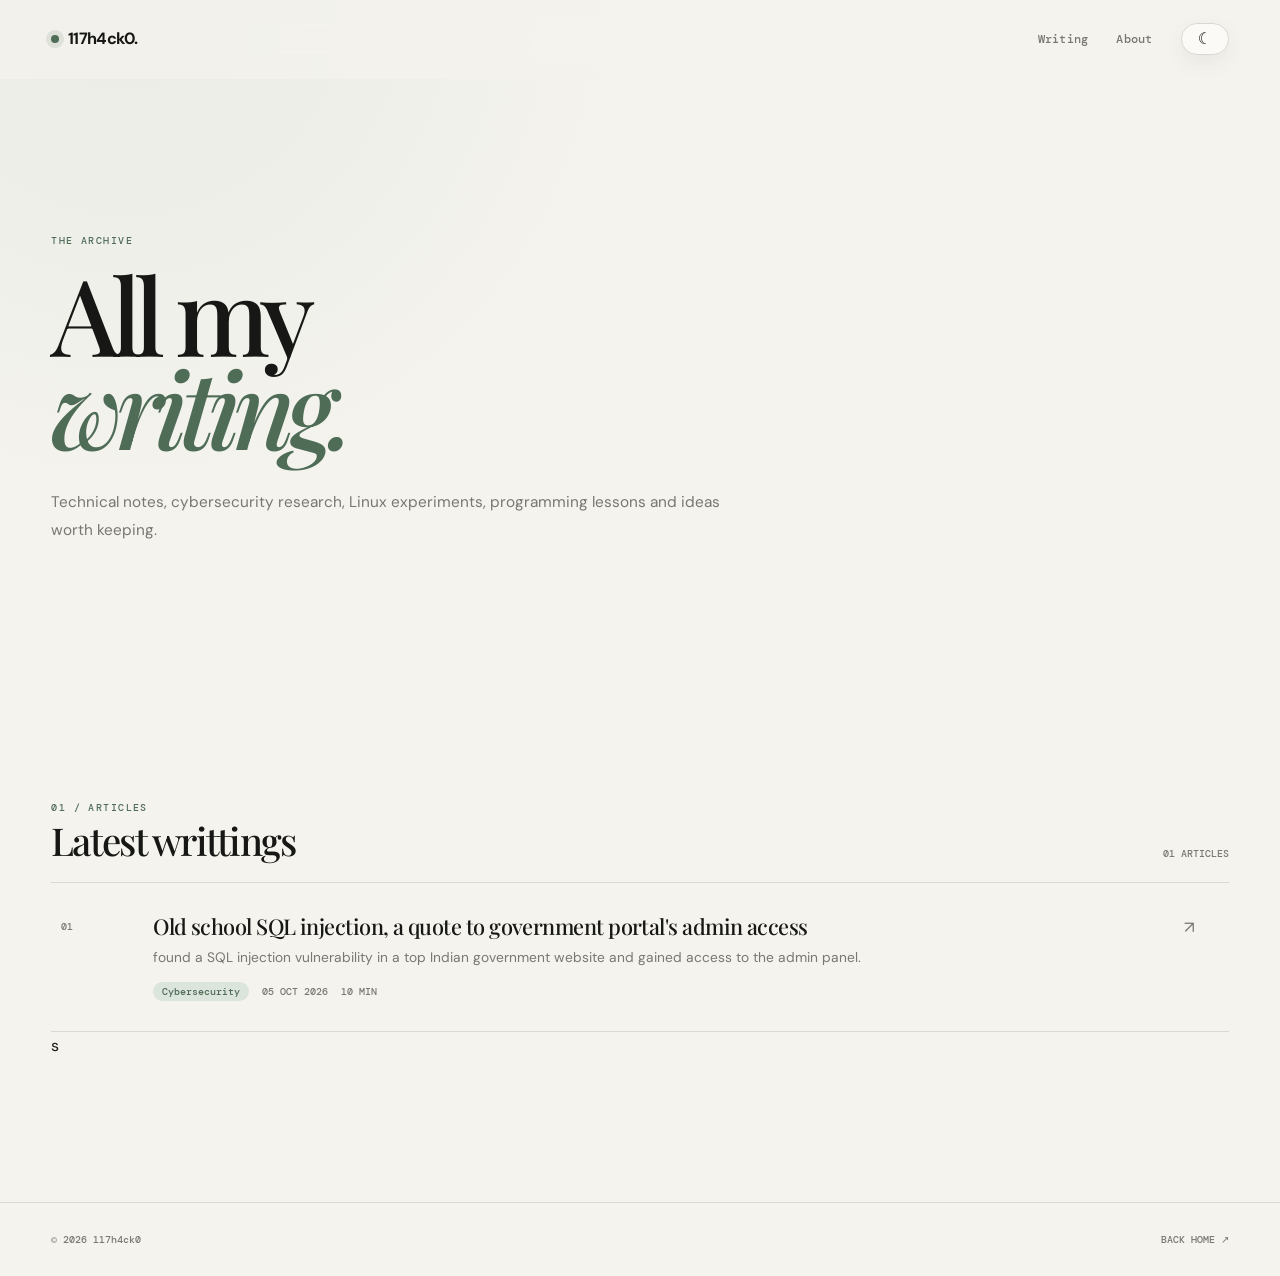
==== blogs/index.html @ 6d30c4e7 "first_blog" ====
<!doctype html>
<html lang="en">
  <head>
    <meta charset="utf-8" />
    <meta name="viewport" content="width=device-width, initial-scale=1" />
    <meta
      name="description"
      content="All 117h4ck0 articles covering cybersecurity, Linux, programming and security research."
    />
    <title>Writing — 117h4ck0</title>
    <link rel="preconnect" href="https://fonts.googleapis.com" />
    <link rel="preconnect" href="https://fonts.gstatic.com" crossorigin />
    <link
      href="https://fonts.googleapis.com/css2?family=DM+Mono:wght@400;500&family=DM+Sans:wght@400;500;600;700&family=Playfair+Display:ital,wght@0,500;0,600;1,500;1,600&display=swap"
      rel="stylesheet"
    />
    <link rel="stylesheet" href="../assets/css/style.css" />
    <link rel="icon" href="../favicon.svg" type="image/svg+xml" />
  </head>

  <body>
    <div class="progress" id="progress"></div>

    <header id="header">
      <div class="wrap">
        <nav>
          <a class="logo" href="../index.html"
            ><span class="dot"></span>117h4ck0.</a
          >
          <div class="links">
            <a href="index.html">Writing</a>
            <a href="../index.html#about">About</a>
            <button
              class="theme"
              id="theme"
              aria-label="Switch to dark mode"
              title="Switch to dark mode"
            >
              <span class="theme-icon moon">☾</span>
              <span class="theme-icon sun">☼</span>
            </button>
          </div>
        </nav>
      </div>
    </header>

    <main>
      <div class="wrap">
        <section class="hero listing-hero">
          <div>
            <div class="kicker">The archive</div>
            <h1>All my<br /><em>writing.</em></h1>
            <p>
              Technical notes, cybersecurity research, Linux experiments,
              programming lessons and ideas worth keeping.
            </p>
          </div>
        </section>

        <section>
          <div class="head">
            <div>
              <div class="label">01 / Articles</div>
              <h2 class="title">Latest writtings</h2>
            </div>
            <span class="count">01 ARTICLES</span>
          </div>

          <div class="post-list">
            <article class="post">
              <span class="num">01</span>
              <div>
                <h3>
                  <a href="sql_gov.html"
                    >Old school SQL injection, a quote to government portal's
                    admin access</a
                  >
                </h3>
                <p class="desc">
                  found a SQL injection vulnerability in a top Indian government
                  website and gained access to the admin panel.
                </p>
                <div class="meta">
                  <span class="tag">Cybersecurity</span><span>05 OCT 2026</span
                  ><span>10 MIN</span>
                </div>
              </div>
              <span class="arrow">↗</span>
            </article>s
          </div>
        </section>
      </div>
    </main>

    <footer>
      <div class="wrap foot">
        <span>© 2026 117h4ck0</span>
        <span><a href="../index.html">BACK HOME ↗</a></span>
      </div>
    </footer>

    <script src="../assets/js/main.js"></script>
  </body>
</html>
---- assets/css/style.css ----
:root{
  --bg:#f4f3ee;
  --paper:#fbfaf6;
  --paper-2:#f0efe9;
  --ink:#171815;
  --muted:#777870;
  --line:#dad9d1;
  --soft:#e7e6de;
  --accent:#4f6c57;
  --accent-2:#89a18f;
  --accent-soft:#dce5dc;
  --shadow:0 24px 70px rgba(20,24,20,.07);
  --sans:"DM Sans",system-ui,-apple-system,BlinkMacSystemFont,"Segoe UI",sans-serif;
  --serif:"Playfair Display",Georgia,serif;
  --mono:"DM Mono","SFMono-Regular",Consolas,monospace;
  --max:1500px;
  --gutter:clamp(18px,4vw,64px);
}

*{box-sizing:border-box}
html{scroll-behavior:smooth;scroll-padding-top:90px}
body{
  margin:0;
  min-width:320px;
  background:
    radial-gradient(circle at 10% 0%,rgba(125,151,133,.08),transparent 32rem),
    var(--bg);
  color:var(--ink);
  font-family:var(--sans);
  line-height:1.7;
  -webkit-font-smoothing:antialiased;
  text-rendering:optimizeLegibility;
}
body.dark{
  --bg:#0e100f;
  --paper:#151815;
  --paper-2:#1a1d1a;
  --ink:#eff1ec;
  --muted:#9a9e97;
  --line:#2e332f;
  --soft:#222722;
  --accent:#abc5b0;
  --accent-2:#789680;
  --accent-soft:#1e2b22;
  --shadow:0 24px 80px rgba(0,0,0,.28);
}
body.no-scroll{overflow:hidden}
a{color:inherit;text-decoration:none}
button,input{font:inherit}
button{color:inherit}
img{display:block;max-width:100%}
::selection{background:var(--accent);color:var(--bg)}

.wrap{
  width:min(calc(100% - (var(--gutter) * 2)),var(--max));
  margin-inline:auto;
}
.narrow{width:min(100%,900px);margin-inline:auto}

.progress{
  position:fixed;
  inset:0 auto auto 0;
  z-index:1000;
  width:0;
  height:3px;
  background:var(--accent);
  box-shadow:0 0 12px color-mix(in srgb,var(--accent) 55%,transparent);
}

header{
  position:relative;
  z-index:100;
  border-bottom:1px solid transparent;
  background:color-mix(in srgb,var(--bg) 78%,transparent);
  backdrop-filter:blur(20px) saturate(130%);
  -webkit-backdrop-filter:blur(20px) saturate(130%);
  transition:border-color .25s,background .25s;
}
header.scrolled{border-color:var(--line)}

nav{
  min-height:78px;
  display:flex;
  align-items:center;
  justify-content:space-between;
  gap:24px;
}
.logo{
  display:inline-flex;
  align-items:center;
  font-weight:700;
  letter-spacing:-.045em;
  font-size:1.02rem;
}
.dot{
  width:8px;
  height:8px;
  border-radius:50%;
  background:var(--accent);
  margin-right:9px;
  box-shadow:0 0 0 5px color-mix(in srgb,var(--accent) 12%,transparent);
}
.links{
  display:flex;
  align-items:center;
  gap:clamp(14px,2.2vw,30px);
}
.links>a{
  position:relative;
  color:var(--muted);
  font:500 .72rem var(--mono);
  letter-spacing:.02em;
}
.links>a::after{
  content:"";
  position:absolute;
  left:0;
  right:100%;
  bottom:-6px;
  height:1px;
  background:var(--accent);
  transition:right .2s ease;
}
.links>a:hover{color:var(--ink)}
.links>a:hover::after{right:0}

.theme{
  width:48px;
  height:32px;
  display:inline-flex;
  align-items:center;
  justify-content:center;
  padding:0;
  border:1px solid var(--line);
  border-radius:999px;
  background:var(--paper);
  cursor:pointer;
  box-shadow:0 7px 22px rgba(0,0,0,.06);
  transition:transform .2s,border-color .2s,background .2s;
}
.theme:hover{transform:translateY(-1px);border-color:var(--accent)}
.theme:active{transform:scale(.96)}
.theme-icon{font-size:16px;line-height:1}
.theme .sun{display:none}
body.dark .theme .moon{display:none}
body.dark .theme .sun{display:block}

.hero{
  min-height:min(820px,calc(100vh - 78px));
  display:grid;
  grid-template-columns:minmax(0,1.55fr) minmax(280px,.55fr);
  align-items:center;
  gap:clamp(60px,8vw,150px);
  padding-block:clamp(70px,9vh,130px);
}
.kicker,.label{
  font:500 .64rem var(--mono);
  letter-spacing:.14em;
  text-transform:uppercase;
  color:var(--accent);
}
.hero h1{
  max-width:1000px;
  margin:20px 0 0;
  font:500 clamp(4rem,8.3vw,8.7rem)/.88 var(--serif);
  letter-spacing:-.075em;
}
.hero h1 em{color:var(--accent);font-style:italic}
.hero p{
  max-width:780px;
  margin:34px 0 0;
  color:var(--muted);
  font-size:clamp(.94rem,1.2vw,1.06rem);
  line-height:1.85;
}
.pills{
  display:flex;
  flex-wrap:wrap;
  gap:10px;
  margin-top:30px;
}
.pill{
  display:inline-flex;
  align-items:center;
  justify-content:center;
  min-height:42px;
  padding:9px 17px;
  border:1px solid var(--line);
  border-radius:999px;
  background:transparent;
  font-size:.76rem;
  transition:transform .2s,border-color .2s,background .2s;
}
.pill:hover{transform:translateY(-2px);border-color:var(--ink)}
.pill.primary{background:var(--ink);color:var(--bg);border-color:var(--ink)}

.note{
  border-left:1px solid var(--line);
  padding-left:clamp(24px,3vw,42px);
}
.note strong{
  display:block;
  margin-bottom:14px;
  color:var(--ink);
  font-size:.76rem;
}
.note p{
  margin:0;
  color:var(--muted);
  font:500 clamp(1.25rem,2vw,1.65rem)/1.35 var(--serif);
}

section{padding-block:clamp(70px,8vw,120px)}
.head{
  display:flex;
  align-items:flex-end;
  justify-content:space-between;
  gap:30px;
  padding-bottom:22px;
  border-bottom:1px solid var(--line);
}
.title{
  margin:7px 0 0;
  font:500 clamp(2rem,3vw,2.65rem)/1 var(--serif);
  letter-spacing:-.045em;
}
.count{
  color:var(--muted);
  font:500 .62rem var(--mono);
  white-space:nowrap;
}
.link-count:hover{color:var(--ink)}

.post{
  display:grid;
  grid-template-columns:70px minmax(0,1fr) 35px;
  gap:22px;
  align-items:start;
  position:relative;
  padding:30px 10px;
  border-bottom:1px solid var(--line);
  transition:background .2s,padding .2s,transform .2s;
}
.post:hover{
  padding-inline:22px;
  background:color-mix(in srgb,var(--soft) 72%,transparent);
}
.num,.meta{
  color:var(--muted);
  font:500 .62rem var(--mono);
}
.num{padding-top:7px}
.post h3{
  margin:0 0 7px;
  font:500 clamp(1.25rem,1.7vw,1.6rem)/1.2 var(--serif);
  letter-spacing:-.025em;
}
.post h3 a:hover{color:var(--accent)}
.desc{
  max-width:1000px;
  margin:0;
  color:var(--muted);
  font-size:.86rem;
}
.meta{
  display:flex;
  align-items:center;
  flex-wrap:wrap;
  gap:9px 13px;
  margin-top:13px;
}
.tag{
  padding:3px 9px;
  border-radius:99px;
  color:var(--accent);
  background:var(--accent-soft);
}
.arrow{
  color:var(--muted);
  font-size:1.05rem;
  transition:transform .2s,color .2s;
}
.post:hover .arrow{transform:translate(4px,-4px);color:var(--ink)}

.feature{
  margin-top:clamp(55px,7vw,90px);
  display:grid;
  grid-template-columns:minmax(0,1.05fr) minmax(0,.95fr);
  gap:clamp(35px,6vw,90px);
  padding:clamp(24px,4vw,60px);
  border:1px solid var(--line);
  border-radius:18px;
  background:var(--paper);
  box-shadow:var(--shadow);
}
.visual{
  min-height:clamp(260px,35vw,440px);
  display:grid;
  place-items:center;
  overflow:hidden;
  border-radius:10px;
  background:
    radial-gradient(circle at 25% 30%,#879f8c 0 2px,transparent 3px),
    radial-gradient(circle at 75% 65%,#879f8c 0 1px,transparent 2px),
    linear-gradient(135deg,var(--accent-soft),var(--soft));
  background-size:55px 55px,40px 40px,100% 100%;
}
.visual span{
  color:var(--accent);
  font:italic clamp(4rem,8vw,7rem) var(--serif);
  transform:rotate(-7deg);
}
.feature h2{
  max-width:650px;
  margin:12px 0 18px;
  font:500 clamp(2rem,4vw,3.2rem)/1.02 var(--serif);
  letter-spacing:-.055em;
}
.feature p,.about p{
  color:var(--muted);
  font-size:.92rem;
}

.about{
  display:grid;
  grid-template-columns:minmax(240px,.65fr) minmax(0,1.35fr);
  gap:clamp(50px,10vw,160px);
  border-top:1px solid var(--line);
  padding-top:clamp(70px,8vw,110px);
}
.about h2{
  margin:8px 0 0;
  font:500 clamp(2.5rem,5vw,4rem)/.98 var(--serif);
  letter-spacing:-.05em;
}
.socials{
  display:flex;
  flex-wrap:wrap;
  gap:18px;
  margin-top:26px;
}
.socials a{
  color:var(--muted);
  border-bottom:1px solid var(--line);
  font:500 .63rem var(--mono);
}
.socials a:hover{color:var(--ink);border-color:var(--ink)}

footer{
  margin-top:40px;
  border-top:1px solid var(--line);
  padding-block:30px;
}
.foot{
  display:flex;
  justify-content:space-between;
  gap:20px;
  color:var(--muted);
  font:500 .61rem var(--mono);
}
.foot a:hover{color:var(--ink)}

.listing-hero{
  min-height:min(620px,calc(100vh - 78px));
}
.listing-hero p{max-width:700px}

@media(max-width:1050px){
  .hero{
    grid-template-columns:1fr;
    min-height:auto;
    gap:55px;
  }
  .note{
    max-width:650px;
  }
  .feature{
    grid-template-columns:1fr;
  }
  .visual{min-height:320px}
  .about{gap:60px}
}

@media(max-width:760px){
  :root{--gutter:15px}
  nav{min-height:70px}
  .links{gap:12px}
  .links>a{font-size:.65rem}
  .links>a:nth-child(2){display:none}
  .theme{width:46px;height:31px}

  .hero{
    min-height:calc(100svh - 70px);
    padding-block:60px 70px;
    gap:50px;
  }
  .hero h1{font-size:clamp(3.3rem,17vw,5.3rem)}
  .hero p{margin-top:25px;font-size:.91rem;line-height:1.75}
  .note{
    padding:24px 0 0;
    border-left:0;
    border-top:1px solid var(--line);
  }

  section{padding-block:62px}
  .head{align-items:flex-end}
  .count{font-size:.56rem}

  .post{
    grid-template-columns:27px minmax(0,1fr) 15px;
    gap:9px;
    padding:24px 0;
  }
  .post:hover{padding-inline:7px}
  .post h3{font-size:1.18rem}
  .desc{font-size:.8rem}
  .meta{font-size:.55rem;gap:7px 9px}

  .feature{
    padding:18px;
    border-radius:14px;
  }
  .visual{min-height:230px}
  .feature h2{font-size:2rem}

  .about{
    grid-template-columns:1fr;
    gap:28px;
  }
  .foot{flex-direction:column}
}

@media(max-width:430px){
  .hero h1{font-size:3.2rem}
  .pills{flex-direction:column;align-items:stretch}
  .pill{width:100%}
  .visual{min-height:200px}
}
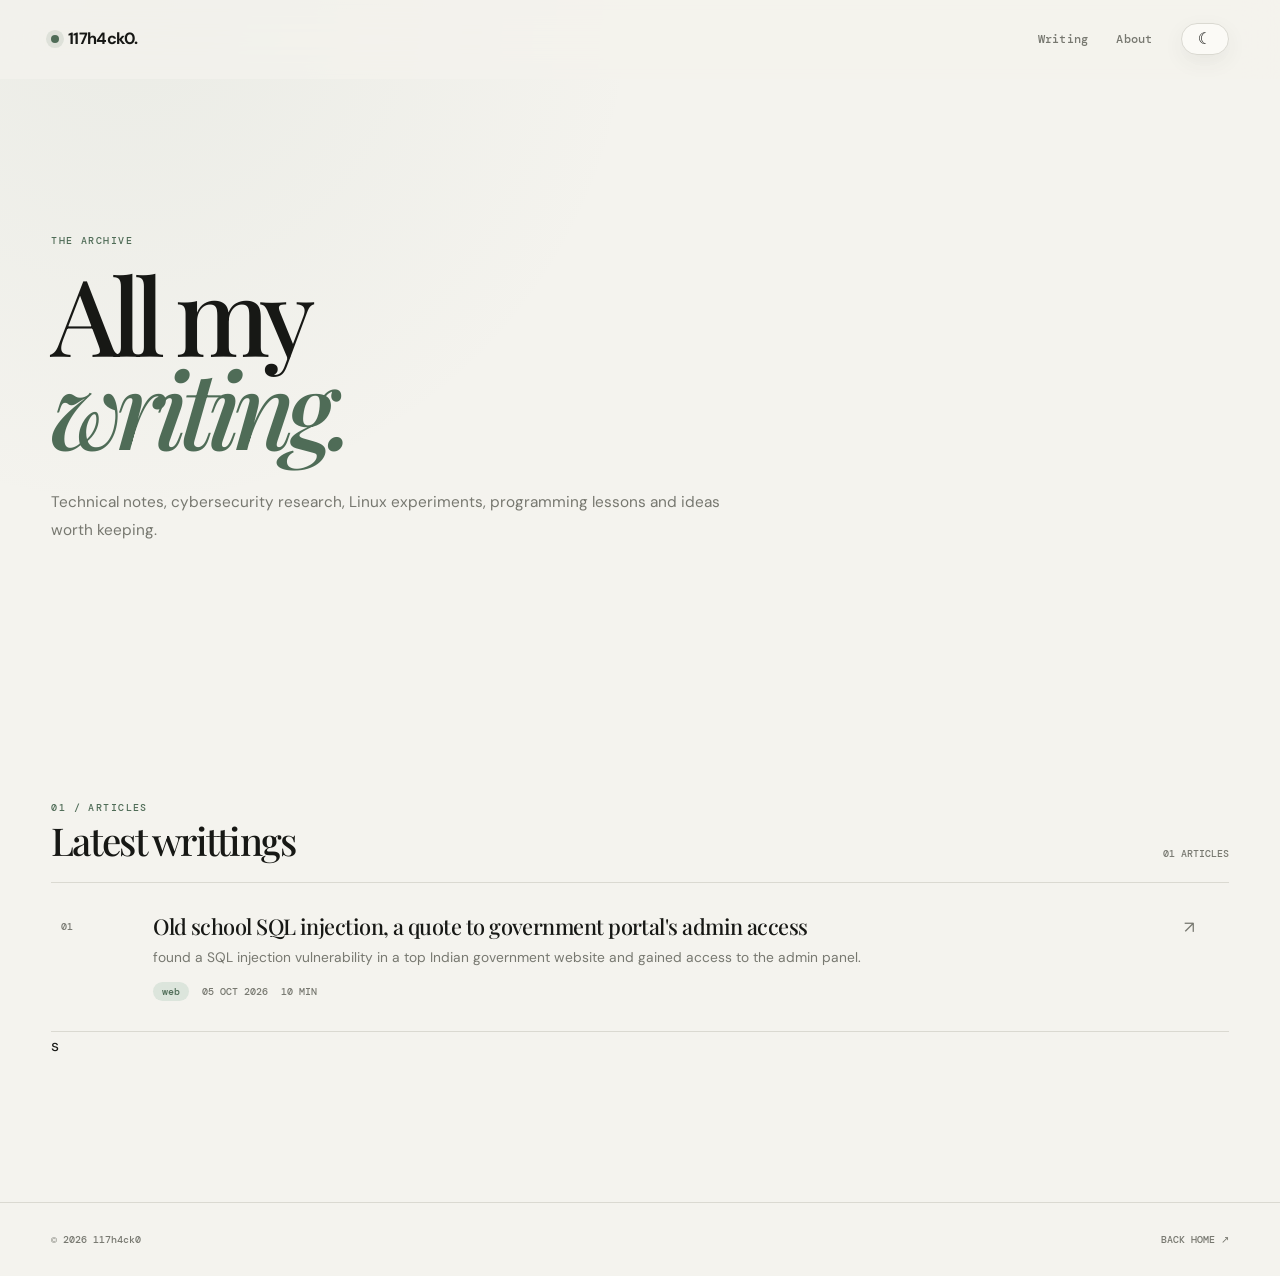
==== commit b9d69c3a: "first_blog" ====
--- a/blogs/index.html
+++ b/blogs/index.html
@@ -81,12 +81,13 @@
                   website and gained access to the admin panel.
                 </p>
                 <div class="meta">
-                  <span class="tag">Cybersecurity</span><span>05 OCT 2026</span
+                  <span class="tag">web</span><span>05 OCT 2026</span
                   ><span>10 MIN</span>
                 </div>
               </div>
               <span class="arrow">↗</span>
-            </article>s
+            </article>
+            s
           </div>
         </section>
       </div>
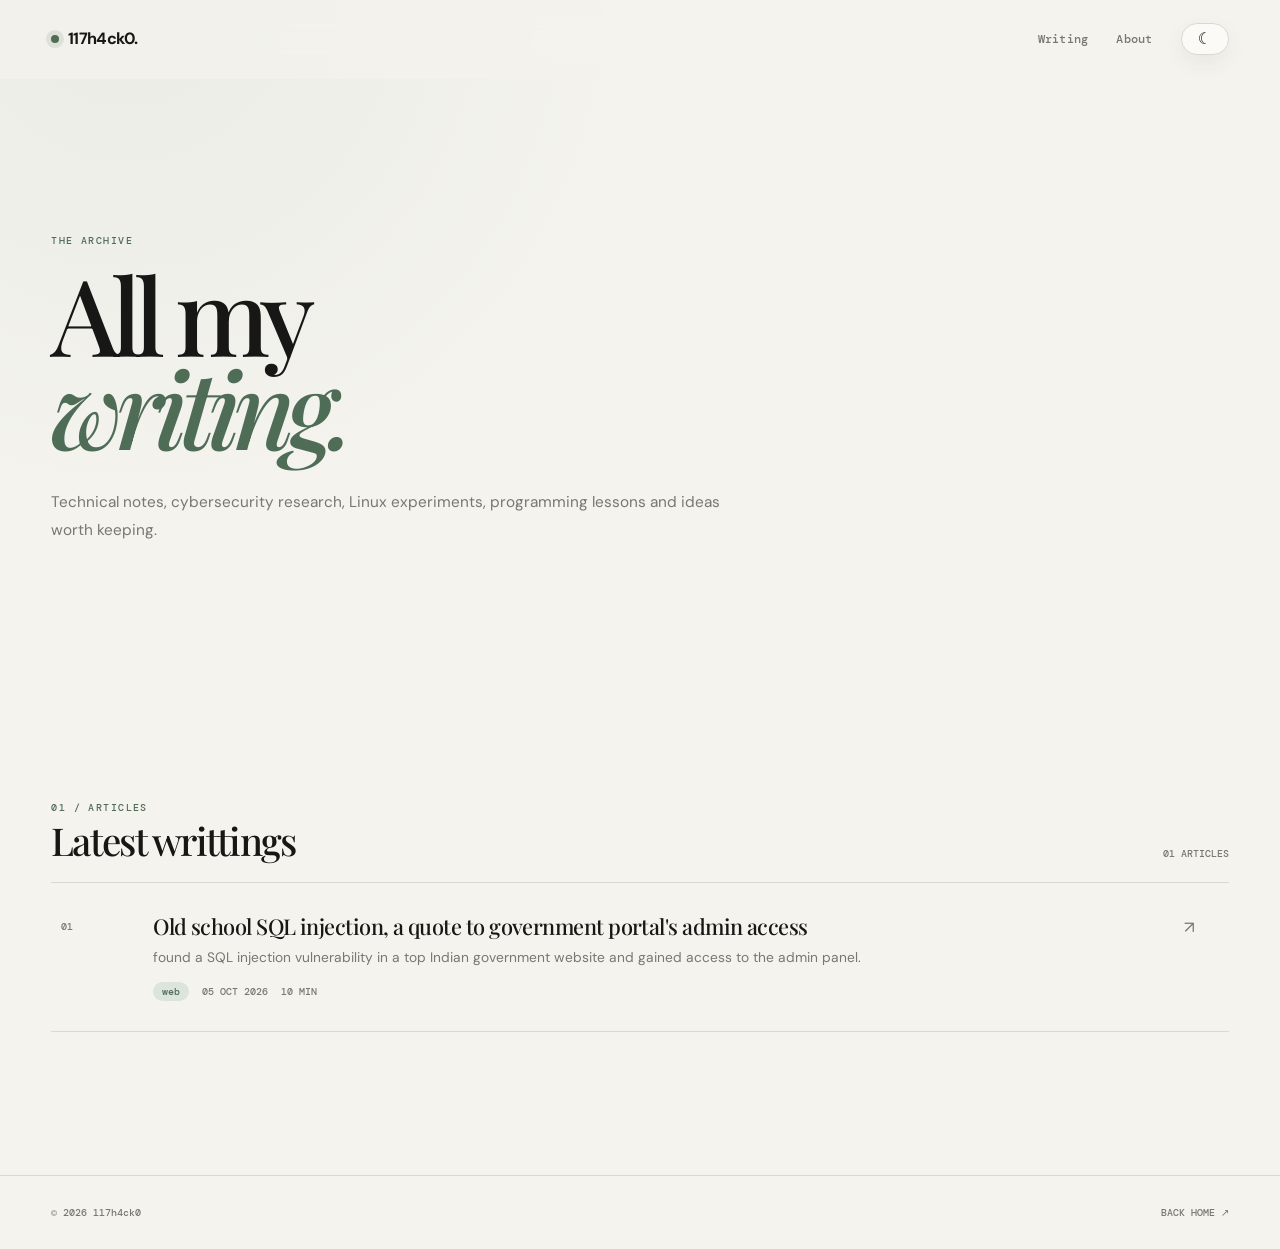
==== commit 0f88504f: "first_blog_1_2" ====
--- a/blogs/index.html
+++ b/blogs/index.html
@@ -87,7 +87,7 @@
               </div>
               <span class="arrow">↗</span>
             </article>
-            s
+            
           </div>
         </section>
       </div>
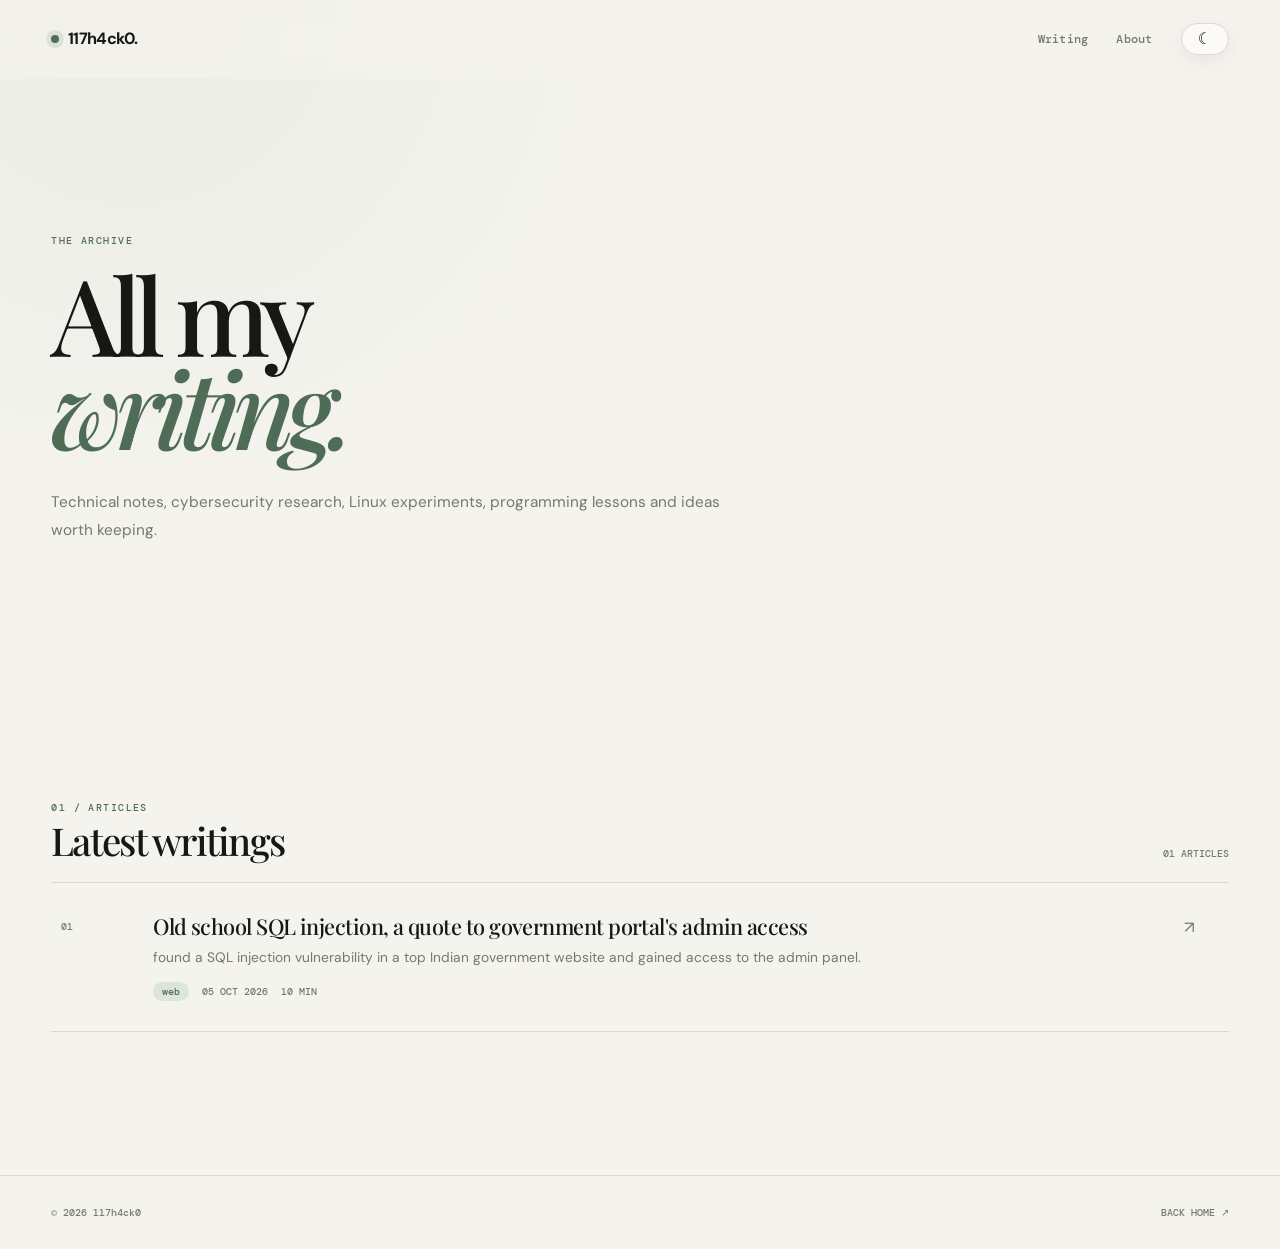
==== commit 3ea2deee: "first_blog" ====
--- a/blogs/index.html
+++ b/blogs/index.html
@@ -61,7 +61,7 @@
           <div class="head">
             <div>
               <div class="label">01 / Articles</div>
-              <h2 class="title">Latest writtings</h2>
+              <h2 class="title">Latest writings</h2>
             </div>
             <span class="count">01 ARTICLES</span>
           </div>
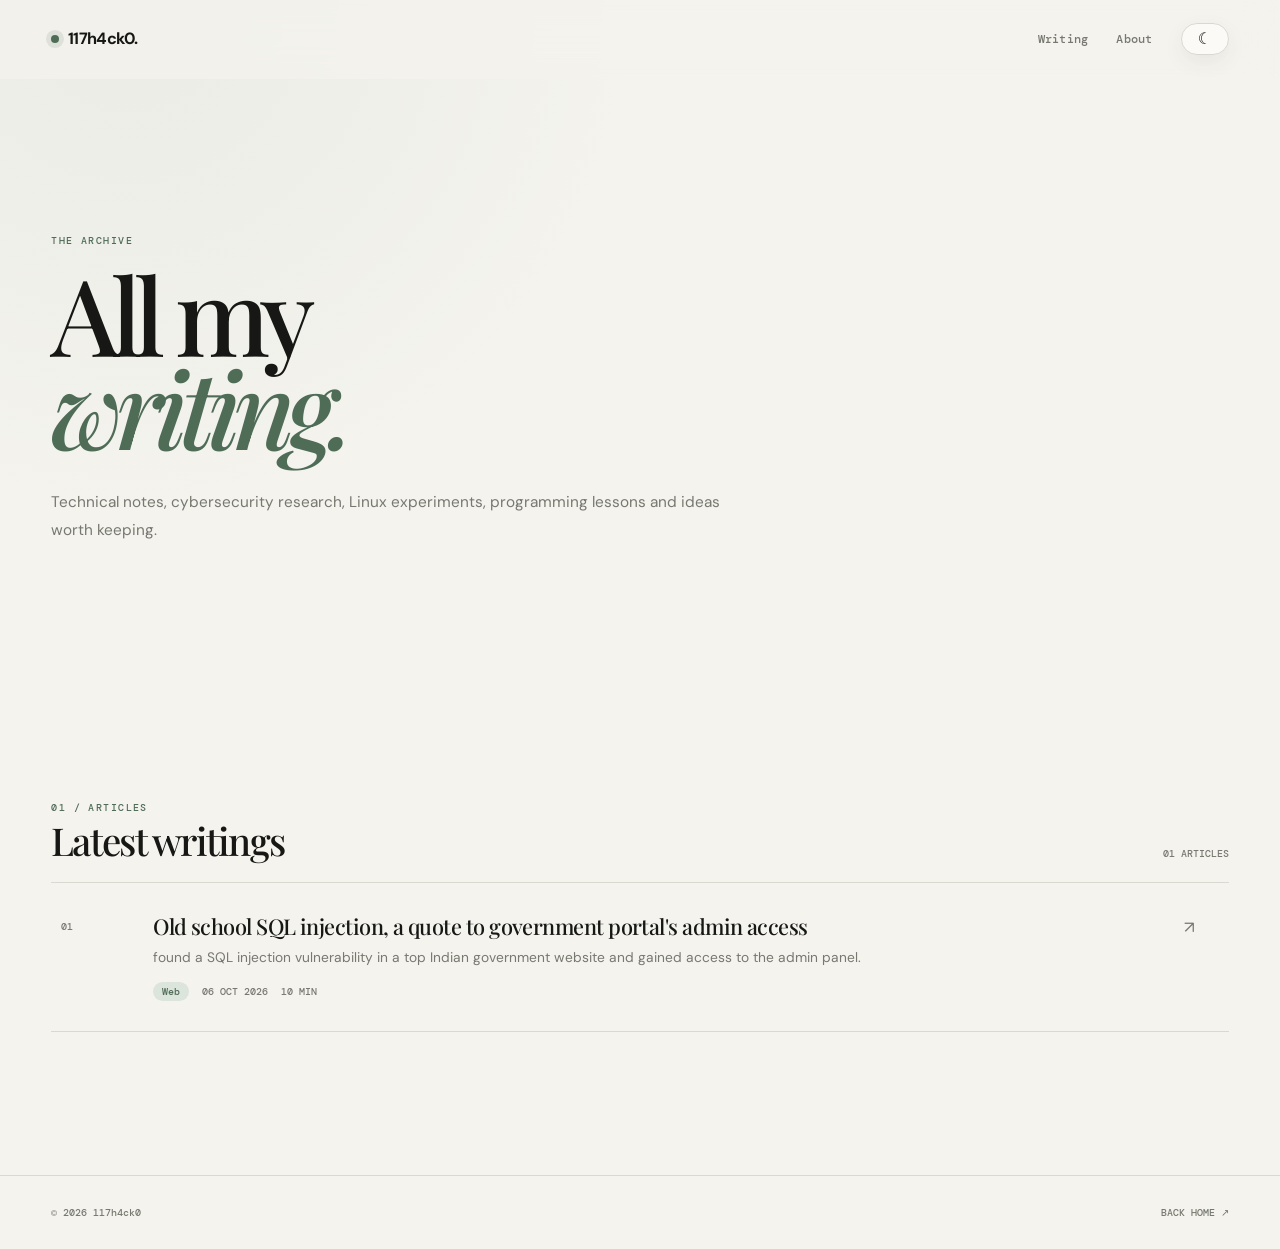
==== commit 2904f597: "first_blog_1" ====
--- a/blogs/index.html
+++ b/blogs/index.html
@@ -81,7 +81,7 @@
                   website and gained access to the admin panel.
                 </p>
                 <div class="meta">
-                  <span class="tag">web</span><span>05 OCT 2026</span
+                  <span class="tag">Web</span><span>06 OCT 2026</span
                   ><span>10 MIN</span>
                 </div>
               </div>
--- a/assets/css/style.css
+++ b/assets/css/style.css
@@ -436,3 +436,4 @@
   .pill{width:100%}
   .visual{min-height:200px}
 }
+
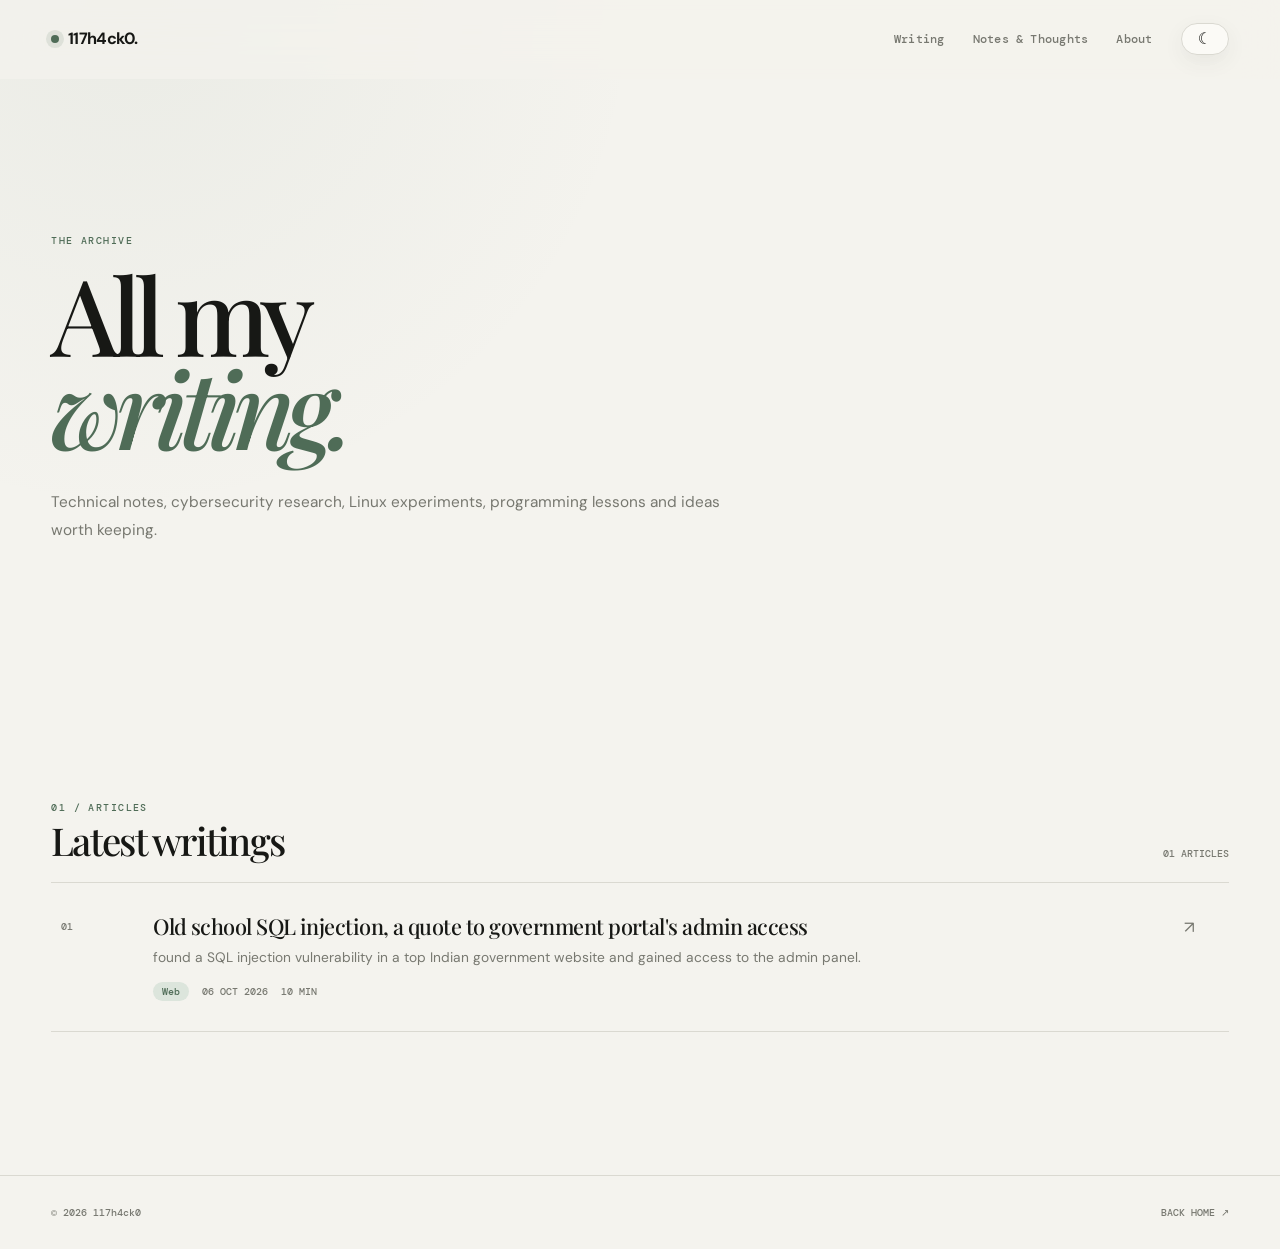
==== commit 7ea0b8f6: "first_blog_1" ====
--- a/blogs/index.html
+++ b/blogs/index.html
@@ -29,6 +29,7 @@
           >
           <div class="links">
             <a href="index.html">Writing</a>
+            <a href="../notes/index.html">Notes & Thoughts</a>
             <a href="../index.html#about">About</a>
             <button
               class="theme"
@@ -87,7 +88,6 @@
               </div>
               <span class="arrow">↗</span>
             </article>
-            
           </div>
         </section>
       </div>
--- a/assets/css/style.css
+++ b/assets/css/style.css
@@ -1,439 +1,792 @@
-:root{
-  --bg:#f4f3ee;
-  --paper:#fbfaf6;
-  --paper-2:#f0efe9;
-  --ink:#171815;
-  --muted:#777870;
-  --line:#dad9d1;
-  --soft:#e7e6de;
-  --accent:#4f6c57;
-  --accent-2:#89a18f;
-  --accent-soft:#dce5dc;
-  --shadow:0 24px 70px rgba(20,24,20,.07);
-  --sans:"DM Sans",system-ui,-apple-system,BlinkMacSystemFont,"Segoe UI",sans-serif;
-  --serif:"Playfair Display",Georgia,serif;
-  --mono:"DM Mono","SFMono-Regular",Consolas,monospace;
-  --max:1500px;
-  --gutter:clamp(18px,4vw,64px);
-}
-
-*{box-sizing:border-box}
-html{scroll-behavior:smooth;scroll-padding-top:90px}
-body{
-  margin:0;
-  min-width:320px;
+:root {
+  --bg: #f4f3ee;
+  --paper: #fbfaf6;
+  --paper-2: #f0efe9;
+  --ink: #171815;
+  --muted: #777870;
+  --line: #dad9d1;
+  --soft: #e7e6de;
+  --accent: #4f6c57;
+  --accent-2: #89a18f;
+  --accent-soft: #dce5dc;
+  --shadow: 0 24px 70px rgba(20, 24, 20, 0.07);
+  --sans:
+    "DM Sans", system-ui, -apple-system, BlinkMacSystemFont, "Segoe UI",
+    sans-serif;
+  --serif: "Playfair Display", Georgia, serif;
+  --mono: "DM Mono", "SFMono-Regular", Consolas, monospace;
+  --max: 1500px;
+  --gutter: clamp(18px, 4vw, 64px);
+}
+
+* {
+  box-sizing: border-box;
+}
+html {
+  scroll-behavior: smooth;
+  scroll-padding-top: 90px;
+}
+body {
+  margin: 0;
+  min-width: 320px;
   background:
-    radial-gradient(circle at 10% 0%,rgba(125,151,133,.08),transparent 32rem),
+    radial-gradient(
+      circle at 10% 0%,
+      rgba(125, 151, 133, 0.08),
+      transparent 32rem
+    ),
     var(--bg);
-  color:var(--ink);
-  font-family:var(--sans);
-  line-height:1.7;
-  -webkit-font-smoothing:antialiased;
-  text-rendering:optimizeLegibility;
-}
-body.dark{
-  --bg:#0e100f;
-  --paper:#151815;
-  --paper-2:#1a1d1a;
-  --ink:#eff1ec;
-  --muted:#9a9e97;
-  --line:#2e332f;
-  --soft:#222722;
-  --accent:#abc5b0;
-  --accent-2:#789680;
-  --accent-soft:#1e2b22;
-  --shadow:0 24px 80px rgba(0,0,0,.28);
-}
-body.no-scroll{overflow:hidden}
-a{color:inherit;text-decoration:none}
-button,input{font:inherit}
-button{color:inherit}
-img{display:block;max-width:100%}
-::selection{background:var(--accent);color:var(--bg)}
-
-.wrap{
-  width:min(calc(100% - (var(--gutter) * 2)),var(--max));
-  margin-inline:auto;
-}
-.narrow{width:min(100%,900px);margin-inline:auto}
-
-.progress{
-  position:fixed;
-  inset:0 auto auto 0;
-  z-index:1000;
-  width:0;
-  height:3px;
-  background:var(--accent);
-  box-shadow:0 0 12px color-mix(in srgb,var(--accent) 55%,transparent);
-}
-
-header{
-  position:relative;
-  z-index:100;
-  border-bottom:1px solid transparent;
-  background:color-mix(in srgb,var(--bg) 78%,transparent);
-  backdrop-filter:blur(20px) saturate(130%);
-  -webkit-backdrop-filter:blur(20px) saturate(130%);
-  transition:border-color .25s,background .25s;
-}
-header.scrolled{border-color:var(--line)}
-
-nav{
-  min-height:78px;
-  display:flex;
-  align-items:center;
-  justify-content:space-between;
-  gap:24px;
-}
-.logo{
-  display:inline-flex;
-  align-items:center;
-  font-weight:700;
-  letter-spacing:-.045em;
-  font-size:1.02rem;
-}
-.dot{
-  width:8px;
-  height:8px;
-  border-radius:50%;
-  background:var(--accent);
-  margin-right:9px;
-  box-shadow:0 0 0 5px color-mix(in srgb,var(--accent) 12%,transparent);
-}
-.links{
-  display:flex;
-  align-items:center;
-  gap:clamp(14px,2.2vw,30px);
-}
-.links>a{
-  position:relative;
-  color:var(--muted);
-  font:500 .72rem var(--mono);
-  letter-spacing:.02em;
-}
-.links>a::after{
-  content:"";
-  position:absolute;
-  left:0;
-  right:100%;
-  bottom:-6px;
-  height:1px;
-  background:var(--accent);
-  transition:right .2s ease;
-}
-.links>a:hover{color:var(--ink)}
-.links>a:hover::after{right:0}
-
-.theme{
-  width:48px;
-  height:32px;
-  display:inline-flex;
-  align-items:center;
-  justify-content:center;
-  padding:0;
-  border:1px solid var(--line);
-  border-radius:999px;
-  background:var(--paper);
-  cursor:pointer;
-  box-shadow:0 7px 22px rgba(0,0,0,.06);
-  transition:transform .2s,border-color .2s,background .2s;
-}
-.theme:hover{transform:translateY(-1px);border-color:var(--accent)}
-.theme:active{transform:scale(.96)}
-.theme-icon{font-size:16px;line-height:1}
-.theme .sun{display:none}
-body.dark .theme .moon{display:none}
-body.dark .theme .sun{display:block}
-
-.hero{
-  min-height:min(820px,calc(100vh - 78px));
-  display:grid;
-  grid-template-columns:minmax(0,1.55fr) minmax(280px,.55fr);
-  align-items:center;
-  gap:clamp(60px,8vw,150px);
-  padding-block:clamp(70px,9vh,130px);
-}
-.kicker,.label{
-  font:500 .64rem var(--mono);
-  letter-spacing:.14em;
-  text-transform:uppercase;
-  color:var(--accent);
-}
-.hero h1{
-  max-width:1000px;
-  margin:20px 0 0;
-  font:500 clamp(4rem,8.3vw,8.7rem)/.88 var(--serif);
-  letter-spacing:-.075em;
-}
-.hero h1 em{color:var(--accent);font-style:italic}
-.hero p{
-  max-width:780px;
-  margin:34px 0 0;
-  color:var(--muted);
-  font-size:clamp(.94rem,1.2vw,1.06rem);
-  line-height:1.85;
-}
-.pills{
-  display:flex;
-  flex-wrap:wrap;
-  gap:10px;
-  margin-top:30px;
-}
-.pill{
-  display:inline-flex;
-  align-items:center;
-  justify-content:center;
-  min-height:42px;
-  padding:9px 17px;
-  border:1px solid var(--line);
-  border-radius:999px;
-  background:transparent;
-  font-size:.76rem;
-  transition:transform .2s,border-color .2s,background .2s;
-}
-.pill:hover{transform:translateY(-2px);border-color:var(--ink)}
-.pill.primary{background:var(--ink);color:var(--bg);border-color:var(--ink)}
-
-.note{
-  border-left:1px solid var(--line);
-  padding-left:clamp(24px,3vw,42px);
-}
-.note strong{
-  display:block;
-  margin-bottom:14px;
-  color:var(--ink);
-  font-size:.76rem;
-}
-.note p{
-  margin:0;
-  color:var(--muted);
-  font:500 clamp(1.25rem,2vw,1.65rem)/1.35 var(--serif);
-}
-
-section{padding-block:clamp(70px,8vw,120px)}
-.head{
-  display:flex;
-  align-items:flex-end;
-  justify-content:space-between;
-  gap:30px;
-  padding-bottom:22px;
-  border-bottom:1px solid var(--line);
-}
-.title{
-  margin:7px 0 0;
-  font:500 clamp(2rem,3vw,2.65rem)/1 var(--serif);
-  letter-spacing:-.045em;
-}
-.count{
-  color:var(--muted);
-  font:500 .62rem var(--mono);
-  white-space:nowrap;
-}
-.link-count:hover{color:var(--ink)}
-
-.post{
-  display:grid;
-  grid-template-columns:70px minmax(0,1fr) 35px;
-  gap:22px;
-  align-items:start;
-  position:relative;
-  padding:30px 10px;
-  border-bottom:1px solid var(--line);
-  transition:background .2s,padding .2s,transform .2s;
-}
-.post:hover{
-  padding-inline:22px;
-  background:color-mix(in srgb,var(--soft) 72%,transparent);
-}
-.num,.meta{
-  color:var(--muted);
-  font:500 .62rem var(--mono);
-}
-.num{padding-top:7px}
-.post h3{
-  margin:0 0 7px;
-  font:500 clamp(1.25rem,1.7vw,1.6rem)/1.2 var(--serif);
-  letter-spacing:-.025em;
-}
-.post h3 a:hover{color:var(--accent)}
-.desc{
-  max-width:1000px;
-  margin:0;
-  color:var(--muted);
-  font-size:.86rem;
-}
-.meta{
-  display:flex;
-  align-items:center;
-  flex-wrap:wrap;
-  gap:9px 13px;
-  margin-top:13px;
-}
-.tag{
-  padding:3px 9px;
-  border-radius:99px;
-  color:var(--accent);
-  background:var(--accent-soft);
-}
-.arrow{
-  color:var(--muted);
-  font-size:1.05rem;
-  transition:transform .2s,color .2s;
-}
-.post:hover .arrow{transform:translate(4px,-4px);color:var(--ink)}
-
-.feature{
-  margin-top:clamp(55px,7vw,90px);
-  display:grid;
-  grid-template-columns:minmax(0,1.05fr) minmax(0,.95fr);
-  gap:clamp(35px,6vw,90px);
-  padding:clamp(24px,4vw,60px);
-  border:1px solid var(--line);
-  border-radius:18px;
-  background:var(--paper);
-  box-shadow:var(--shadow);
-}
-.visual{
-  min-height:clamp(260px,35vw,440px);
-  display:grid;
-  place-items:center;
-  overflow:hidden;
-  border-radius:10px;
+  color: var(--ink);
+  font-family: var(--sans);
+  line-height: 1.7;
+  -webkit-font-smoothing: antialiased;
+  text-rendering: optimizeLegibility;
+}
+body.dark {
+  --bg: #0e100f;
+  --paper: #151815;
+  --paper-2: #1a1d1a;
+  --ink: #eff1ec;
+  --muted: #9a9e97;
+  --line: #2e332f;
+  --soft: #222722;
+  --accent: #abc5b0;
+  --accent-2: #789680;
+  --accent-soft: #1e2b22;
+  --shadow: 0 24px 80px rgba(0, 0, 0, 0.28);
+}
+body.no-scroll {
+  overflow: hidden;
+}
+a {
+  color: inherit;
+  text-decoration: none;
+}
+button,
+input {
+  font: inherit;
+}
+button {
+  color: inherit;
+}
+img {
+  display: block;
+  max-width: 100%;
+}
+::selection {
+  background: var(--accent);
+  color: var(--bg);
+}
+
+.wrap {
+  width: min(calc(100% - (var(--gutter) * 2)), var(--max));
+  margin-inline: auto;
+}
+.narrow {
+  width: min(100%, 900px);
+  margin-inline: auto;
+}
+
+.progress {
+  position: fixed;
+  inset: 0 auto auto 0;
+  z-index: 1000;
+  width: 0;
+  height: 3px;
+  background: var(--accent);
+  box-shadow: 0 0 12px color-mix(in srgb, var(--accent) 55%, transparent);
+}
+
+header {
+  position: relative;
+  z-index: 100;
+  border-bottom: 1px solid transparent;
+  background: color-mix(in srgb, var(--bg) 78%, transparent);
+  backdrop-filter: blur(20px) saturate(130%);
+  -webkit-backdrop-filter: blur(20px) saturate(130%);
+  transition:
+    border-color 0.25s,
+    background 0.25s;
+}
+header.scrolled {
+  border-color: var(--line);
+}
+
+nav {
+  min-height: 78px;
+  display: flex;
+  align-items: center;
+  justify-content: space-between;
+  gap: 24px;
+}
+.logo {
+  display: inline-flex;
+  align-items: center;
+  font-weight: 700;
+  letter-spacing: -0.045em;
+  font-size: 1.02rem;
+}
+.dot {
+  width: 8px;
+  height: 8px;
+  border-radius: 50%;
+  background: var(--accent);
+  margin-right: 9px;
+  box-shadow: 0 0 0 5px color-mix(in srgb, var(--accent) 12%, transparent);
+}
+.links {
+  display: flex;
+  align-items: center;
+  gap: clamp(14px, 2.2vw, 30px);
+}
+.links > a {
+  position: relative;
+  color: var(--muted);
+  font: 500 0.72rem var(--mono);
+  letter-spacing: 0.02em;
+}
+.links > a::after {
+  content: "";
+  position: absolute;
+  left: 0;
+  right: 100%;
+  bottom: -6px;
+  height: 1px;
+  background: var(--accent);
+  transition: right 0.2s ease;
+}
+.links > a:hover {
+  color: var(--ink);
+}
+.links > a:hover::after {
+  right: 0;
+}
+
+.theme {
+  width: 48px;
+  height: 32px;
+  display: inline-flex;
+  align-items: center;
+  justify-content: center;
+  padding: 0;
+  border: 1px solid var(--line);
+  border-radius: 999px;
+  background: var(--paper);
+  cursor: pointer;
+  box-shadow: 0 7px 22px rgba(0, 0, 0, 0.06);
+  transition:
+    transform 0.2s,
+    border-color 0.2s,
+    background 0.2s;
+}
+.theme:hover {
+  transform: translateY(-1px);
+  border-color: var(--accent);
+}
+.theme:active {
+  transform: scale(0.96);
+}
+.theme-icon {
+  font-size: 16px;
+  line-height: 1;
+}
+.theme .sun {
+  display: none;
+}
+body.dark .theme .moon {
+  display: none;
+}
+body.dark .theme .sun {
+  display: block;
+}
+
+.hero {
+  min-height: min(820px, calc(100vh - 78px));
+  display: grid;
+  grid-template-columns: minmax(0, 1.55fr) minmax(280px, 0.55fr);
+  align-items: center;
+  gap: clamp(60px, 8vw, 150px);
+  padding-block: clamp(70px, 9vh, 130px);
+}
+.kicker,
+.label {
+  font: 500 0.64rem var(--mono);
+  letter-spacing: 0.14em;
+  text-transform: uppercase;
+  color: var(--accent);
+}
+.hero h1 {
+  max-width: 1000px;
+  margin: 20px 0 0;
+  font: 500 clamp(4rem, 8.3vw, 8.7rem)/0.88 var(--serif);
+  letter-spacing: -0.075em;
+}
+.hero h1 em {
+  color: var(--accent);
+  font-style: italic;
+}
+.hero p {
+  max-width: 780px;
+  margin: 34px 0 0;
+  color: var(--muted);
+  font-size: clamp(0.94rem, 1.2vw, 1.06rem);
+  line-height: 1.85;
+}
+.pills {
+  display: flex;
+  flex-wrap: wrap;
+  gap: 10px;
+  margin-top: 30px;
+}
+.pill {
+  display: inline-flex;
+  align-items: center;
+  justify-content: center;
+  min-height: 42px;
+  padding: 9px 17px;
+  border: 1px solid var(--line);
+  border-radius: 999px;
+  background: transparent;
+  font-size: 0.76rem;
+  transition:
+    transform 0.2s,
+    border-color 0.2s,
+    background 0.2s;
+}
+.pill:hover {
+  transform: translateY(-2px);
+  border-color: var(--ink);
+}
+.pill.primary {
+  background: var(--ink);
+  color: var(--bg);
+  border-color: var(--ink);
+}
+
+.note {
+  border-left: 1px solid var(--line);
+  padding-left: clamp(24px, 3vw, 42px);
+}
+.note strong {
+  display: block;
+  margin-bottom: 14px;
+  color: var(--ink);
+  font-size: 0.76rem;
+}
+.note p {
+  margin: 0;
+  color: var(--muted);
+  font: 500 clamp(1.25rem, 2vw, 1.65rem)/1.35 var(--serif);
+}
+
+section {
+  padding-block: clamp(70px, 8vw, 120px);
+}
+.head {
+  display: flex;
+  align-items: flex-end;
+  justify-content: space-between;
+  gap: 30px;
+  padding-bottom: 22px;
+  border-bottom: 1px solid var(--line);
+}
+.title {
+  margin: 7px 0 0;
+  font: 500 clamp(2rem, 3vw, 2.65rem)/1 var(--serif);
+  letter-spacing: -0.045em;
+}
+.count {
+  color: var(--muted);
+  font: 500 0.62rem var(--mono);
+  white-space: nowrap;
+}
+.link-count:hover {
+  color: var(--ink);
+}
+
+.post {
+  display: grid;
+  grid-template-columns: 70px minmax(0, 1fr) 35px;
+  gap: 22px;
+  align-items: start;
+  position: relative;
+  padding: 30px 10px;
+  border-bottom: 1px solid var(--line);
+  transition:
+    background 0.2s,
+    padding 0.2s,
+    transform 0.2s;
+}
+.post:hover {
+  padding-inline: 22px;
+  background: color-mix(in srgb, var(--soft) 72%, transparent);
+}
+.num,
+.meta {
+  color: var(--muted);
+  font: 500 0.62rem var(--mono);
+}
+.num {
+  padding-top: 7px;
+}
+.post h3 {
+  margin: 0 0 7px;
+  font: 500 clamp(1.25rem, 1.7vw, 1.6rem)/1.2 var(--serif);
+  letter-spacing: -0.025em;
+}
+.post h3 a:hover {
+  color: var(--accent);
+}
+.desc {
+  max-width: 1000px;
+  margin: 0;
+  color: var(--muted);
+  font-size: 0.86rem;
+}
+.meta {
+  display: flex;
+  align-items: center;
+  flex-wrap: wrap;
+  gap: 9px 13px;
+  margin-top: 13px;
+}
+.tag {
+  padding: 3px 9px;
+  border-radius: 99px;
+  color: var(--accent);
+  background: var(--accent-soft);
+}
+.arrow {
+  color: var(--muted);
+  font-size: 1.05rem;
+  transition:
+    transform 0.2s,
+    color 0.2s;
+}
+.post:hover .arrow {
+  transform: translate(4px, -4px);
+  color: var(--ink);
+}
+
+.feature {
+  margin-top: clamp(55px, 7vw, 90px);
+  display: grid;
+  grid-template-columns: minmax(0, 1.05fr) minmax(0, 0.95fr);
+  gap: clamp(35px, 6vw, 90px);
+  padding: clamp(24px, 4vw, 60px);
+  border: 1px solid var(--line);
+  border-radius: 18px;
+  background: var(--paper);
+  box-shadow: var(--shadow);
+}
+.visual {
+  min-height: clamp(260px, 35vw, 440px);
+  display: grid;
+  place-items: center;
+  overflow: hidden;
+  border-radius: 10px;
   background:
-    radial-gradient(circle at 25% 30%,#879f8c 0 2px,transparent 3px),
-    radial-gradient(circle at 75% 65%,#879f8c 0 1px,transparent 2px),
-    linear-gradient(135deg,var(--accent-soft),var(--soft));
-  background-size:55px 55px,40px 40px,100% 100%;
-}
-.visual span{
-  color:var(--accent);
-  font:italic clamp(4rem,8vw,7rem) var(--serif);
-  transform:rotate(-7deg);
-}
-.feature h2{
-  max-width:650px;
-  margin:12px 0 18px;
-  font:500 clamp(2rem,4vw,3.2rem)/1.02 var(--serif);
-  letter-spacing:-.055em;
-}
-.feature p,.about p{
-  color:var(--muted);
-  font-size:.92rem;
-}
-
-.about{
-  display:grid;
-  grid-template-columns:minmax(240px,.65fr) minmax(0,1.35fr);
-  gap:clamp(50px,10vw,160px);
-  border-top:1px solid var(--line);
-  padding-top:clamp(70px,8vw,110px);
-}
-.about h2{
-  margin:8px 0 0;
-  font:500 clamp(2.5rem,5vw,4rem)/.98 var(--serif);
-  letter-spacing:-.05em;
-}
-.socials{
-  display:flex;
-  flex-wrap:wrap;
-  gap:18px;
-  margin-top:26px;
-}
-.socials a{
-  color:var(--muted);
-  border-bottom:1px solid var(--line);
-  font:500 .63rem var(--mono);
-}
-.socials a:hover{color:var(--ink);border-color:var(--ink)}
-
-footer{
-  margin-top:40px;
-  border-top:1px solid var(--line);
-  padding-block:30px;
-}
-.foot{
-  display:flex;
-  justify-content:space-between;
-  gap:20px;
-  color:var(--muted);
-  font:500 .61rem var(--mono);
-}
-.foot a:hover{color:var(--ink)}
-
-.listing-hero{
-  min-height:min(620px,calc(100vh - 78px));
-}
-.listing-hero p{max-width:700px}
-
-@media(max-width:1050px){
-  .hero{
-    grid-template-columns:1fr;
-    min-height:auto;
-    gap:55px;
-  }
-  .note{
-    max-width:650px;
-  }
-  .feature{
-    grid-template-columns:1fr;
-  }
-  .visual{min-height:320px}
-  .about{gap:60px}
-}
-
-@media(max-width:760px){
-  :root{--gutter:15px}
-  nav{min-height:70px}
-  .links{gap:12px}
-  .links>a{font-size:.65rem}
-  .links>a:nth-child(2){display:none}
-  .theme{width:46px;height:31px}
-
-  .hero{
-    min-height:calc(100svh - 70px);
-    padding-block:60px 70px;
-    gap:50px;
-  }
-  .hero h1{font-size:clamp(3.3rem,17vw,5.3rem)}
-  .hero p{margin-top:25px;font-size:.91rem;line-height:1.75}
-  .note{
-    padding:24px 0 0;
-    border-left:0;
-    border-top:1px solid var(--line);
-  }
-
-  section{padding-block:62px}
-  .head{align-items:flex-end}
-  .count{font-size:.56rem}
-
-  .post{
-    grid-template-columns:27px minmax(0,1fr) 15px;
-    gap:9px;
-    padding:24px 0;
-  }
-  .post:hover{padding-inline:7px}
-  .post h3{font-size:1.18rem}
-  .desc{font-size:.8rem}
-  .meta{font-size:.55rem;gap:7px 9px}
-
-  .feature{
-    padding:18px;
-    border-radius:14px;
-  }
-  .visual{min-height:230px}
-  .feature h2{font-size:2rem}
-
-  .about{
-    grid-template-columns:1fr;
-    gap:28px;
-  }
-  .foot{flex-direction:column}
-}
-
-@media(max-width:430px){
-  .hero h1{font-size:3.2rem}
-  .pills{flex-direction:column;align-items:stretch}
-  .pill{width:100%}
-  .visual{min-height:200px}
-}
-
+    radial-gradient(circle at 25% 30%, #879f8c 0 2px, transparent 3px),
+    radial-gradient(circle at 75% 65%, #879f8c 0 1px, transparent 2px),
+    linear-gradient(135deg, var(--accent-soft), var(--soft));
+  background-size:
+    55px 55px,
+    40px 40px,
+    100% 100%;
+}
+.visual span {
+  color: var(--accent);
+  font: italic clamp(4rem, 8vw, 7rem) var(--serif);
+  transform: rotate(-7deg);
+}
+.feature h2 {
+  max-width: 650px;
+  margin: 12px 0 18px;
+  font: 500 clamp(2rem, 4vw, 3.2rem)/1.02 var(--serif);
+  letter-spacing: -0.055em;
+}
+.feature p,
+.about p {
+  color: var(--muted);
+  font-size: 0.92rem;
+}
+
+.about {
+  display: grid;
+  grid-template-columns: minmax(240px, 0.65fr) minmax(0, 1.35fr);
+  gap: clamp(50px, 10vw, 160px);
+  border-top: 1px solid var(--line);
+  padding-top: clamp(70px, 8vw, 110px);
+}
+.about h2 {
+  margin: 8px 0 0;
+  font: 500 clamp(2.5rem, 5vw, 4rem)/0.98 var(--serif);
+  letter-spacing: -0.05em;
+}
+.socials {
+  display: flex;
+  flex-wrap: wrap;
+  gap: 18px;
+  margin-top: 26px;
+}
+.socials a {
+  color: var(--muted);
+  border-bottom: 1px solid var(--line);
+  font: 500 0.63rem var(--mono);
+}
+.socials a:hover {
+  color: var(--ink);
+  border-color: var(--ink);
+}
+
+footer {
+  margin-top: 40px;
+  border-top: 1px solid var(--line);
+  padding-block: 30px;
+}
+.foot {
+  display: flex;
+  justify-content: space-between;
+  gap: 20px;
+  color: var(--muted);
+  font: 500 0.61rem var(--mono);
+}
+.foot a:hover {
+  color: var(--ink);
+}
+
+.listing-hero {
+  min-height: min(620px, calc(100vh - 78px));
+}
+.listing-hero p {
+  max-width: 700px;
+}
+
+@media (max-width: 1050px) {
+  .hero {
+    grid-template-columns: 1fr;
+    min-height: auto;
+    gap: 55px;
+  }
+  .note {
+    max-width: 650px;
+  }
+  .feature {
+    grid-template-columns: 1fr;
+  }
+  .visual {
+    min-height: 320px;
+  }
+  .about {
+    gap: 60px;
+  }
+}
+
+@media (max-width: 760px) {
+  :root {
+    --gutter: 15px;
+  }
+  nav {
+    min-height: 70px;
+  }
+  .links {
+    gap: 12px;
+  }
+  .links > a {
+    font-size: 0.65rem;
+  }
+  .links > a:nth-child(2) {
+    display: none;
+  }
+  .theme {
+    width: 46px;
+    height: 31px;
+  }
+
+  .hero {
+    min-height: calc(100svh - 70px);
+    padding-block: 60px 70px;
+    gap: 50px;
+  }
+  .hero h1 {
+    font-size: clamp(3.3rem, 17vw, 5.3rem);
+  }
+  .hero p {
+    margin-top: 25px;
+    font-size: 0.91rem;
+    line-height: 1.75;
+  }
+  .note {
+    padding: 24px 0 0;
+    border-left: 0;
+    border-top: 1px solid var(--line);
+  }
+
+  section {
+    padding-block: 62px;
+  }
+  .head {
+    align-items: flex-end;
+  }
+  .count {
+    font-size: 0.56rem;
+  }
+
+  .post {
+    grid-template-columns: 27px minmax(0, 1fr) 15px;
+    gap: 9px;
+    padding: 24px 0;
+  }
+  .post:hover {
+    padding-inline: 7px;
+  }
+  .post h3 {
+    font-size: 1.18rem;
+  }
+  .desc {
+    font-size: 0.8rem;
+  }
+  .meta {
+    font-size: 0.55rem;
+    gap: 7px 9px;
+  }
+
+  .feature {
+    padding: 18px;
+    border-radius: 14px;
+  }
+  .visual {
+    min-height: 230px;
+  }
+  .feature h2 {
+    font-size: 2rem;
+  }
+
+  .about {
+    grid-template-columns: 1fr;
+    gap: 28px;
+  }
+  .foot {
+    flex-direction: column;
+  }
+}
+
+@media (max-width: 430px) {
+  .hero h1 {
+    font-size: 3.2rem;
+  }
+  .pills {
+    flex-direction: column;
+    align-items: stretch;
+  }
+  .pill {
+    width: 100%;
+  }
+  .visual {
+    min-height: 200px;
+  }
+}
+
+/* =========================================
+   NOTES & THOUGHTS
+========================================= */
+
+.ideas-section {
+  margin-top: 120px;
+  padding-top: 80px;
+  border-top: 1px solid var(--line);
+}
+
+.ideas-list {
+  margin-top: 35px;
+  border-top: 1px solid var(--line);
+}
+
+.idea {
+  display: grid;
+  grid-template-columns: 55px minmax(0, 1fr) 30px;
+  gap: 25px;
+  align-items: start;
+
+  padding: 30px 0;
+
+  border-bottom: 1px solid var(--line);
+
+  color: var(--ink);
+  text-decoration: none;
+
+  transition:
+    padding-left 0.25s ease,
+    background 0.25s ease;
+}
+
+.idea:hover {
+  padding-left: 10px;
+}
+
+.idea-number {
+  padding-top: 4px;
+
+  color: var(--muted);
+
+  font: 500 0.65rem var(--mono);
+}
+
+.idea-body {
+  min-width: 0;
+}
+
+.idea-meta {
+  display: flex;
+  flex-wrap: wrap;
+  gap: 15px;
+
+  margin-bottom: 12px;
+
+  color: var(--muted);
+
+  font: 500 0.58rem var(--mono);
+  letter-spacing: 0.04em;
+}
+
+.idea h3 {
+  margin: 0 0 10px;
+
+  color: var(--ink);
+
+  font: 500 clamp(1.45rem, 2.3vw, 2rem)/1.2 var(--display);
+
+  letter-spacing: -0.02em;
+}
+
+.idea p {
+  max-width: 700px;
+
+  margin: 0;
+
+  color: var(--muted);
+
+  font-size: 0.9rem;
+  line-height: 1.65;
+}
+
+.idea-arrow {
+  padding-top: 4px;
+
+  color: var(--muted);
+
+  transition: transform 0.2s ease;
+}
+
+.idea:hover .idea-arrow {
+  transform: translate(3px, -3px);
+}
+
+/* =========================================
+   NOTES & THOUGHTS — MOBILE
+========================================= */
+
+@media (max-width: 760px) {
+  .ideas-section {
+    margin-top: 75px;
+    padding-top: 55px;
+  }
+
+  .ideas-list {
+    margin-top: 25px;
+  }
+
+  .idea {
+    grid-template-columns: 32px minmax(0, 1fr) 20px;
+    gap: 12px;
+
+    padding: 24px 0;
+  }
+
+  .idea:hover {
+    padding-left: 0;
+  }
+
+  .idea-meta {
+    gap: 10px;
+
+    font-size: 0.55rem;
+  }
+
+  .idea h3 {
+    font-size: 1.35rem;
+  }
+
+  .idea p {
+    font-size: 0.84rem;
+    line-height: 1.6;
+  }
+
+  .idea-arrow {
+    font-size: 0.9rem;
+  }
+}
+/* =========================================
+   NOTES & THOUGHTS PAGE
+========================================= */
+
+.ideas-page-hero {
+  padding: 110px 0 80px;
+  max-width: 850px;
+}
+
+.ideas-page-hero .label {
+  margin-bottom: 25px;
+}
+
+.ideas-page-hero h1 {
+  margin: 0;
+
+  font: 500 clamp(3.5rem, 8vw, 7rem)/0.95 var(--display);
+
+  letter-spacing: -0.055em;
+}
+
+.ideas-page-hero h1 em {
+  font-weight: 500;
+}
+
+.ideas-page-hero p {
+  max-width: 650px;
+
+  margin: 35px 0 0;
+
+  color: var(--muted);
+
+  font-size: 1rem;
+  line-height: 1.75;
+}
+
+.ideas-page-list {
+  margin-bottom: 120px;
+
+  border-top: 1px solid var(--line);
+}
+
+/* Mobile */
+
+@media (max-width: 760px) {
+  .ideas-page-hero {
+    padding: 70px 0 55px;
+  }
+
+  .ideas-page-hero h1 {
+    font-size: clamp(3rem, 15vw, 5rem);
+  }
+
+  .ideas-page-hero p {
+    margin-top: 25px;
+
+    font-size: 0.9rem;
+    line-height: 1.7;
+  }
+
+  .ideas-page-list {
+    margin-bottom: 70px;
+  }
+}
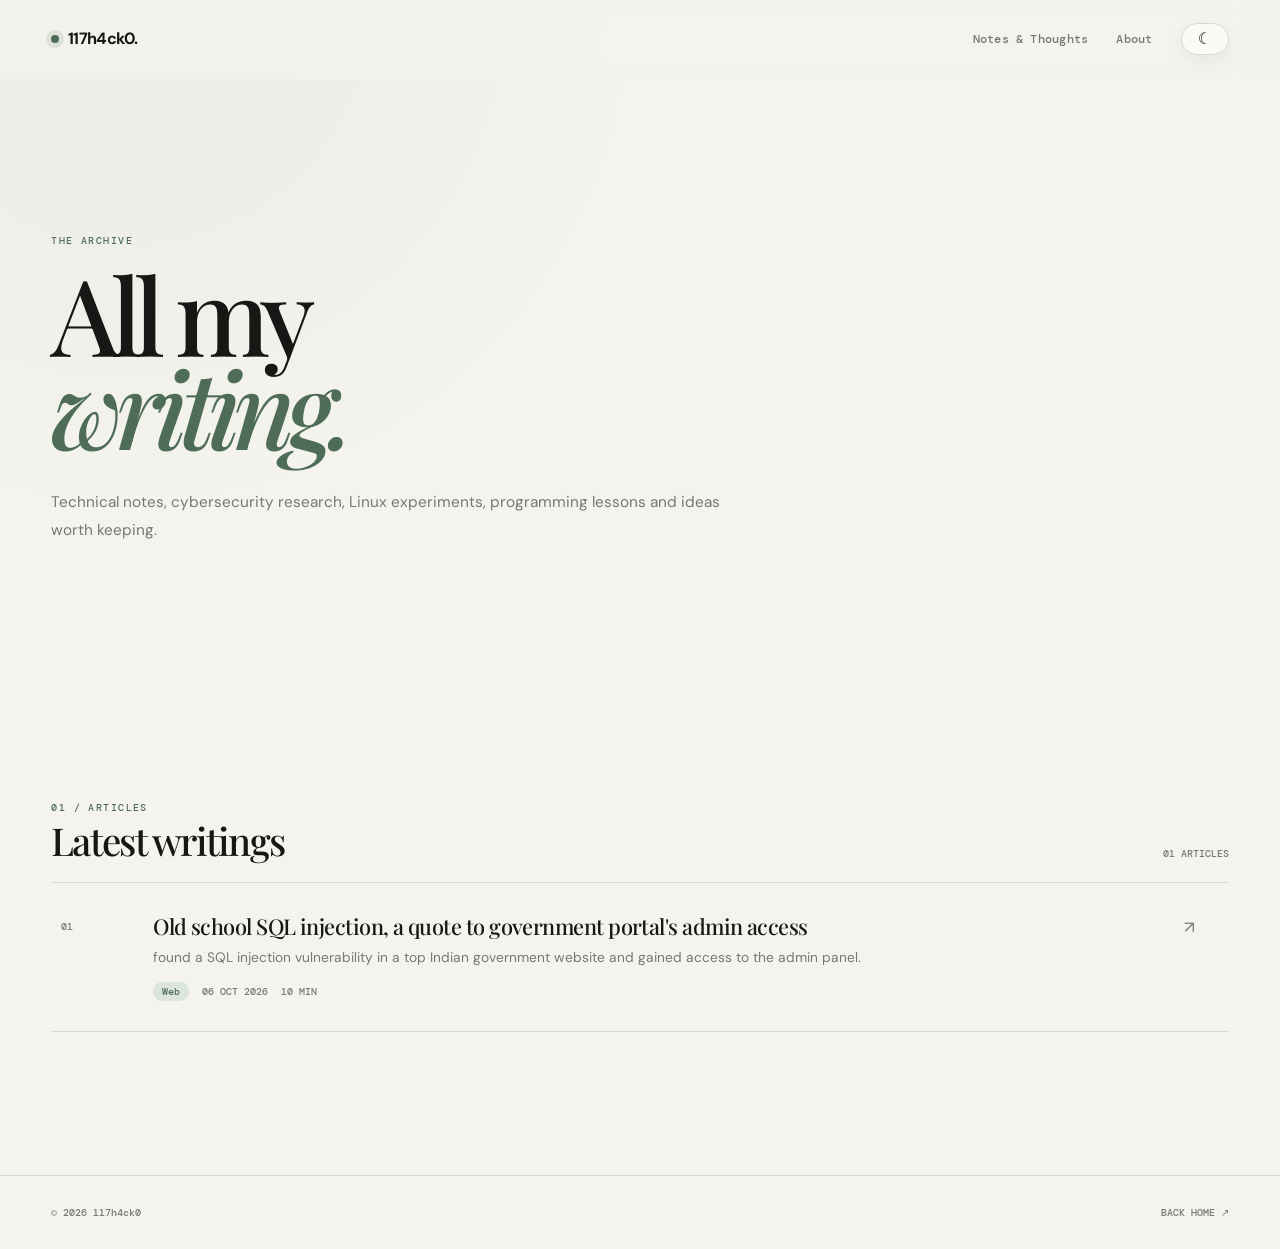
==== commit 24c200fb: "first_blog_1" ====
--- a/blogs/index.html
+++ b/blogs/index.html
@@ -28,7 +28,7 @@
             ><span class="dot"></span>117h4ck0.</a
           >
           <div class="links">
-            <a href="index.html">Writing</a>
+            
             <a href="../notes/index.html">Notes & Thoughts</a>
             <a href="../index.html#about">About</a>
             <button
--- a/assets/css/style.css
+++ b/assets/css/style.css
@@ -790,3 +790,44 @@
     margin-bottom: 70px;
   }
 }
+/* =========================================
+   MOBILE NAVIGATION
+========================================= */
+
+@media (max-width: 760px) {
+  header nav {
+    min-height: 70px;
+    height: auto;
+    padding: 16px 0;
+    gap: 14px;
+  }
+
+  .links {
+    display: flex;
+    align-items: center;
+    justify-content: flex-end;
+    gap: 10px;
+    flex-wrap: nowrap;
+  }
+
+  /* Show ALL navigation links on mobile */
+  .links a:nth-child(2) {
+    display: inline-block;
+  }
+
+  .links a {
+    font-size: 0.64rem;
+    white-space: nowrap;
+  }
+
+  /* Smaller theme button */
+  .theme {
+    flex-shrink: 0;
+    width: 42px;
+    height: 28px;
+  }
+
+  .theme .theme-icon {
+    font-size: 14px;
+  }
+}
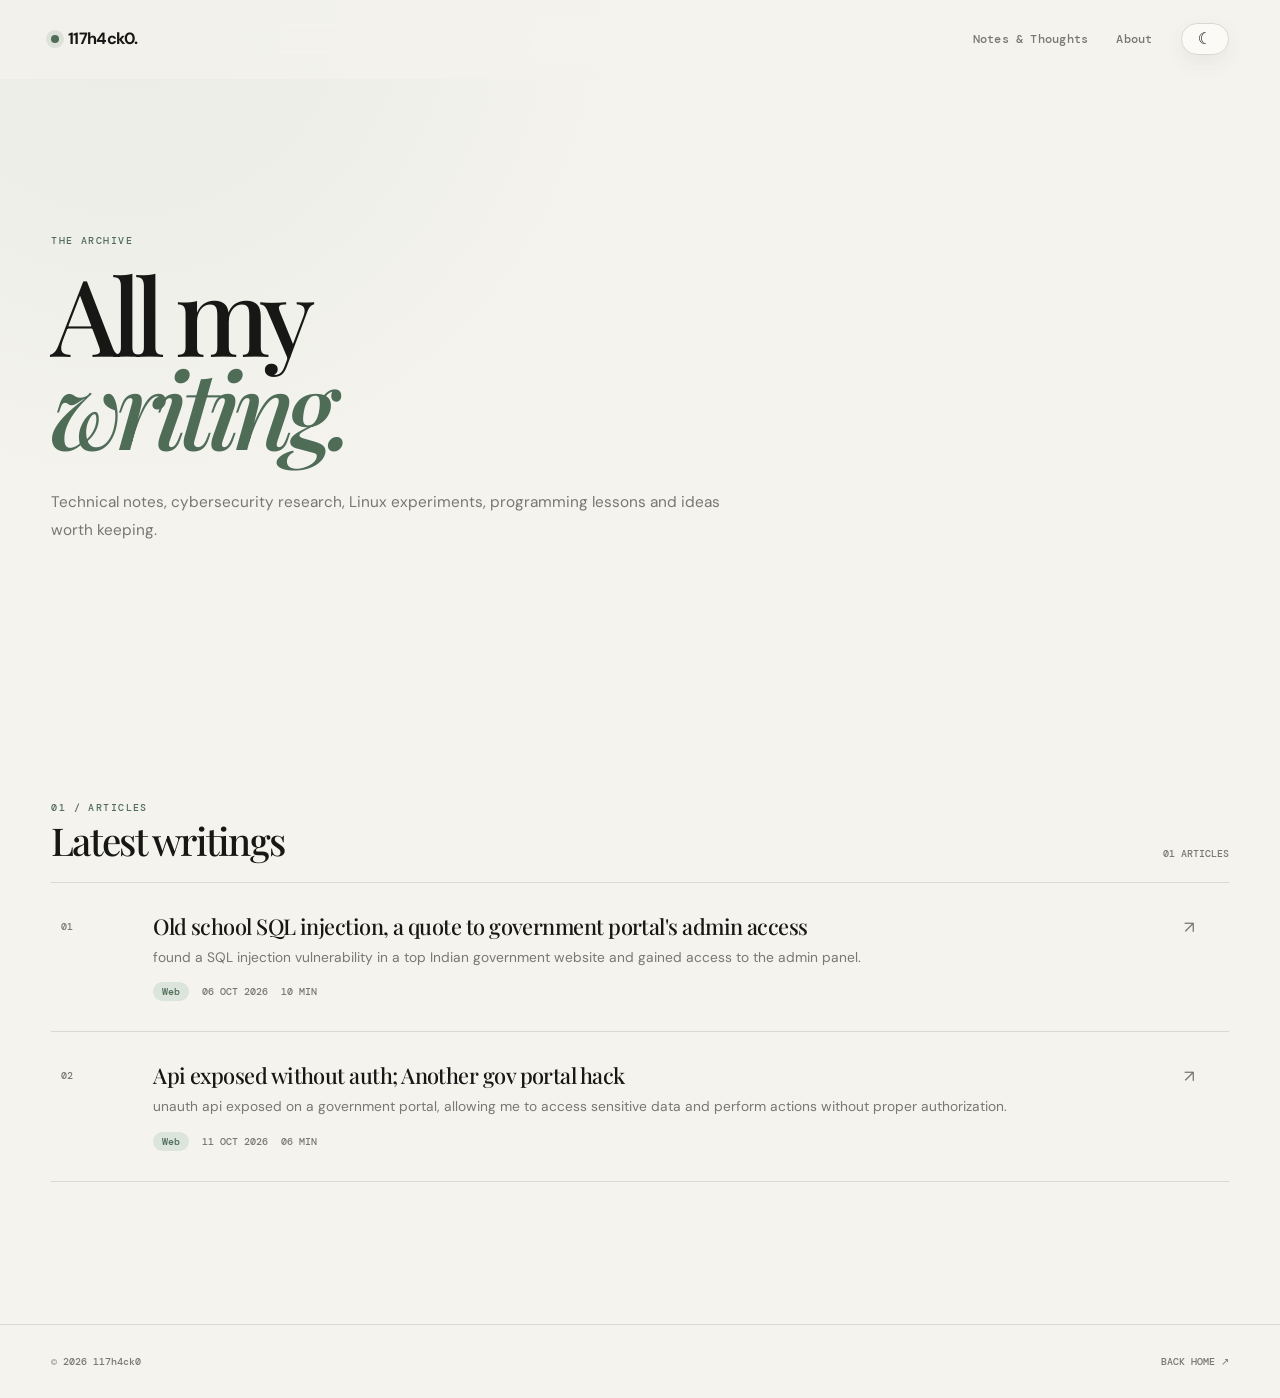
==== commit 3f89a2b4: "first_blog_1" ====
--- a/blogs/index.html
+++ b/blogs/index.html
@@ -28,7 +28,6 @@
             ><span class="dot"></span>117h4ck0.</a
           >
           <div class="links">
-            
             <a href="../notes/index.html">Notes & Thoughts</a>
             <a href="../index.html#about">About</a>
             <button
@@ -89,6 +88,28 @@
               <span class="arrow">↗</span>
             </article>
           </div>
+          <div class="post-list">
+            <article class="post">
+              <span class="num">02</span>
+              <div>
+                <h3>
+                  <a href="api.html"
+                    >Api exposed without auth; Another gov portal hack</a
+                  >
+                </h3>
+                <p class="desc">
+                  unauth api exposed on a government portal, allowing me to
+                  access sensitive data and perform actions without proper
+                  authorization.
+                </p>
+                <div class="meta">
+                  <span class="tag">Web</span><span>11 OCT 2026</span
+                  ><span>06 MIN</span>
+                </div>
+              </div>
+              <span class="arrow">↗</span>
+            </article>
+          </div>
         </section>
       </div>
     </main>
